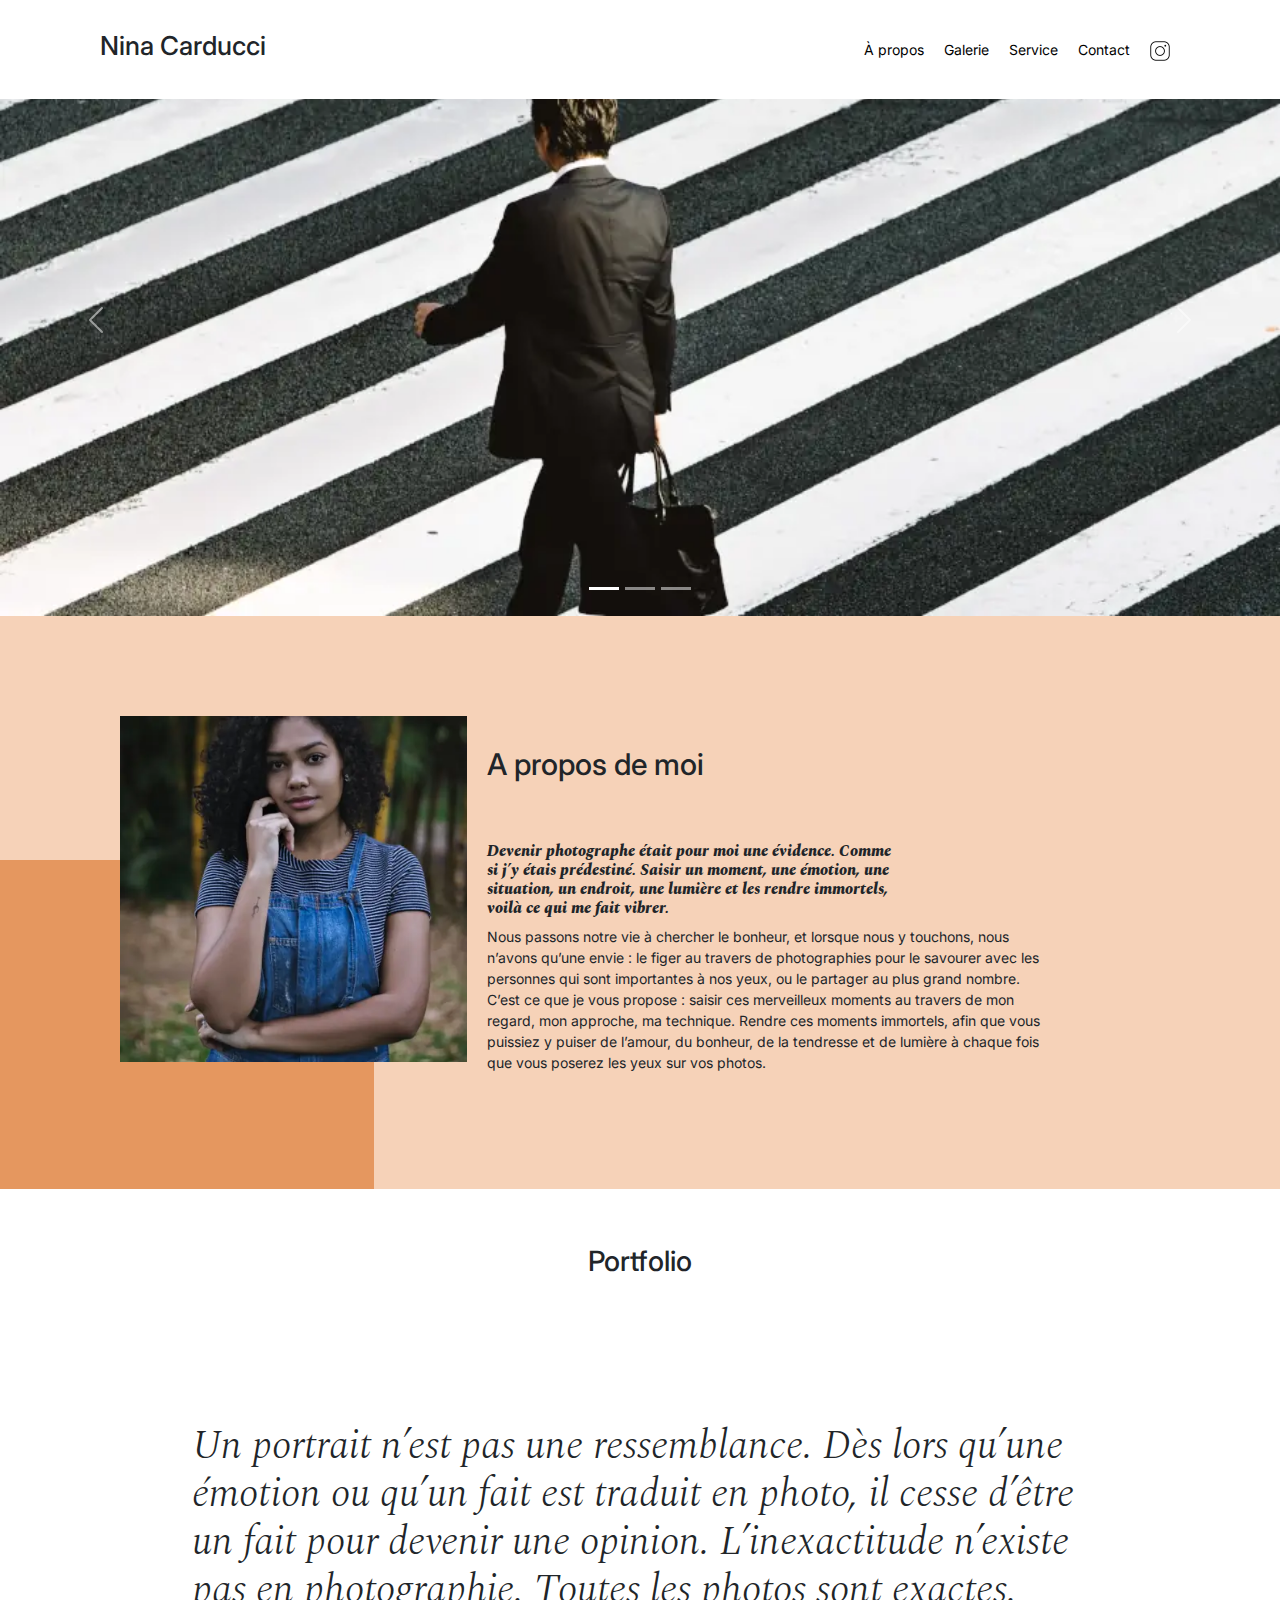
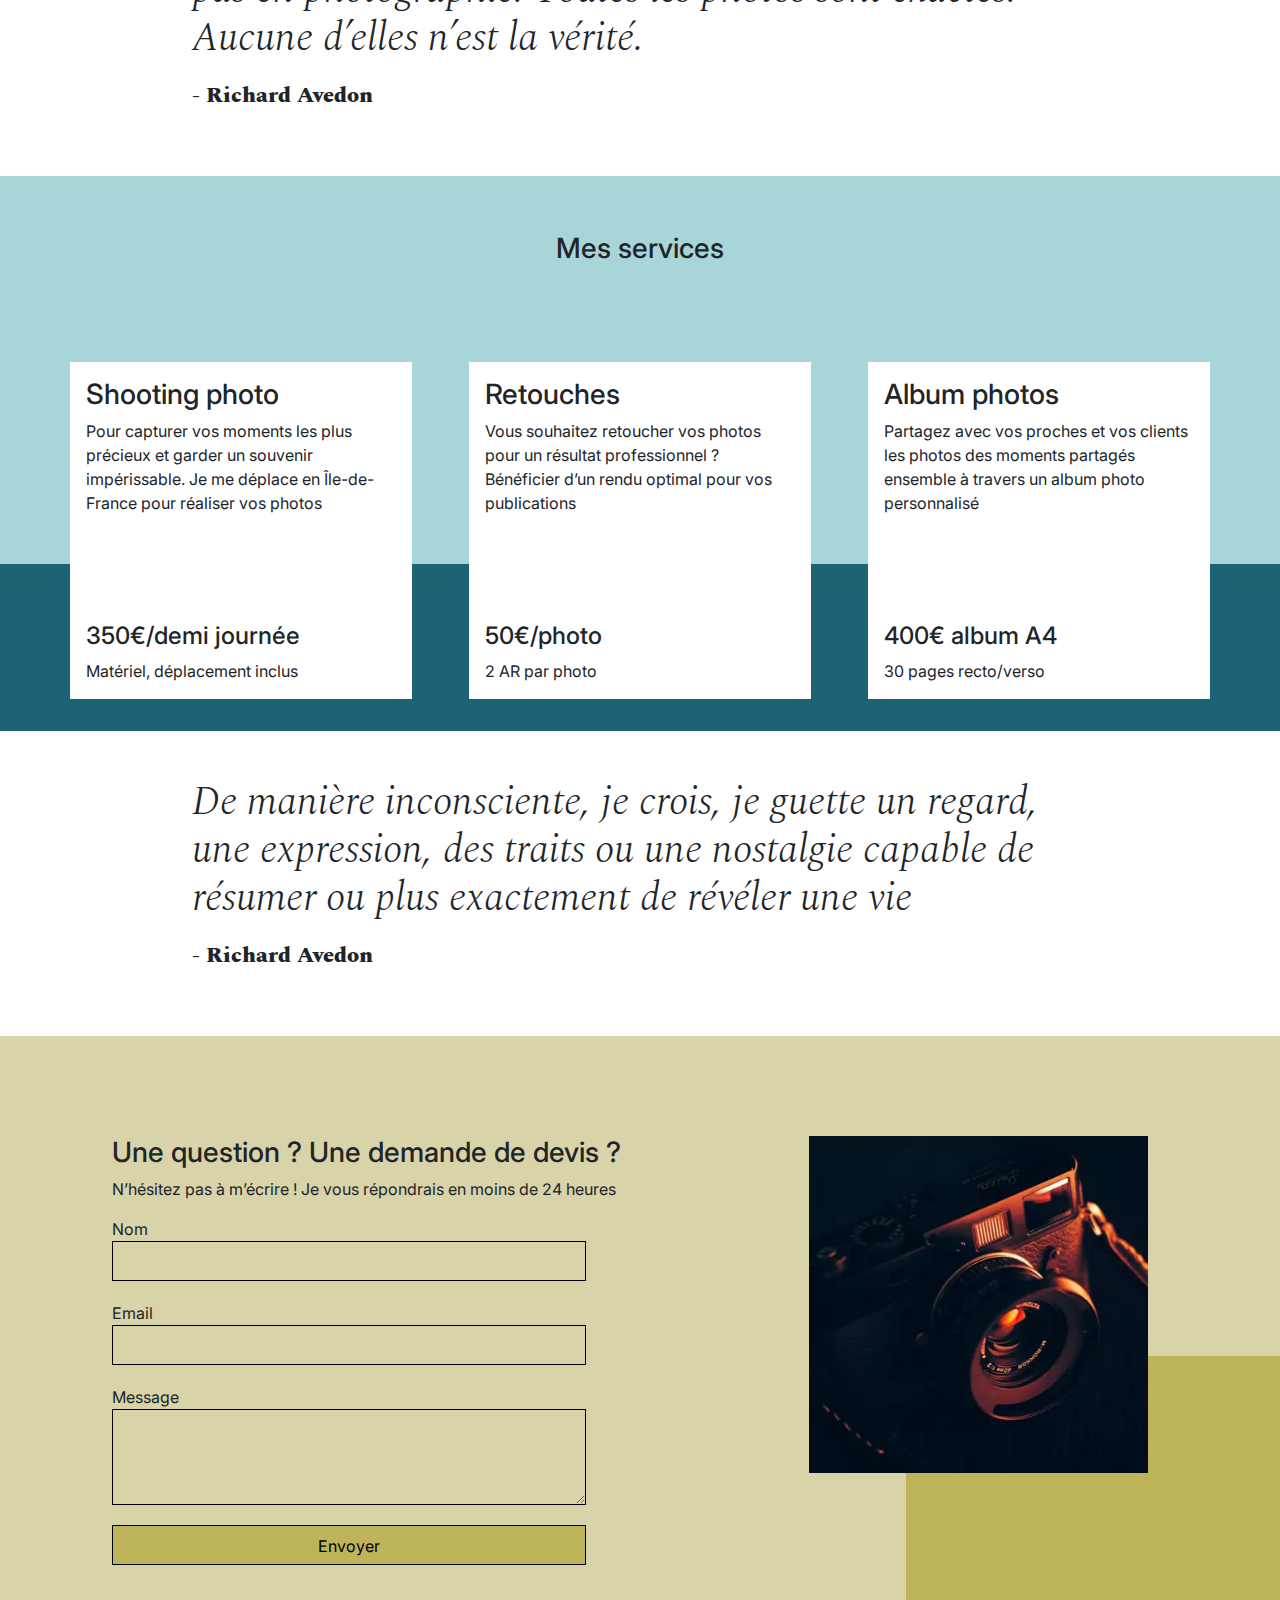
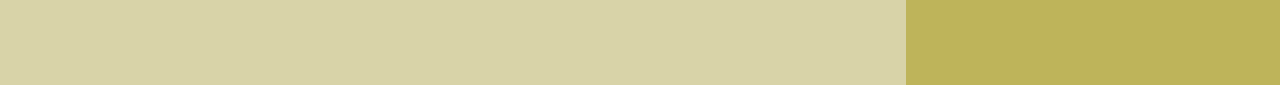
==== index.html @ 98fe6237 "dernière version jquery + ajout des card twitter et OG + ajout rel cononical" ====
<!DOCTYPE html>
<html lang="fr">
    <head>
        <meta charset="UTF-8">
        <meta name="viewport" content="width=device-width, initial-scale=1.0">
        <!-- Stylesheets & Fonts -->
        <link rel="stylesheet" href="https://cdn.jsdelivr.net/npm/bootstrap@5.3.3/dist/css/bootstrap.min.css"  integrity="sha384-QWTKZyjpPEjISv5WaRU9OFeRpok6YctnYmDr5pNlyT2bRjXh0JMhjY6hW+ALEwIH" crossorigin="anonymous">
        <link rel="stylesheet" href="./assets/style.css">	
        <link rel="stylesheet" href="https://fonts.googleapis.com/css2?family=Inter&family=Spectral:ital,wght@0,400;1,300;1,400;1,800&display=swap" >
        <link rel="preconnect" href="https://fonts.googleapis.com">
        <link rel="preconnect" href="https://fonts.gstatic.com" crossorigin>
        <!-- Twitter meta tags  -->
        <meta name=”twitter:card” content="summary_large_image">
        <meta name=”twitter:site” content="@nina Carducci">
        <meta name=”twitter:creator” content="@nina Carducci">
        <meta name="twitter:url" content="/ https://yanis81.github.io/Projet-n5_OC/">
        <meta name=”twitter:title” content="Nina Carducci - Photographe basée à Bordeaux">
        <meta name=”twitter:description” content="Capturer les moments les plus précieux de votre vie avec créativité et passion. Photographe professionnelle basée à Bordeaux, spécialisée dans les portraits, les mariages et les événements. Des images authentiques et intemporelles qui racontent votre histoire. Réservez votre séance photo dès maintenant !">>
        <meta name=”twitter:image” content="https://github.com/yanis81/Projet-n5_OC/blob/main/assets/images/slider/enjoy_concert.webp">
        <meta name="twitter:image:alt" content="Plan large de jeunes gens s'amusant à un concert.">
        <!-- Open Graph (FB) meta tags -->
        <meta property="og:title" content="Nina Carducci, photographe professionnelle à Bordeaux">
        <meta property="og:site_name" content="Nina Carducci - Photographe basée à Bordeaux">
        <meta property="og:author" content="Nina Carducci">
        <meta property="og:type" content="website">
        <meta property="og:description" content="Capturer les moments les plus précieux de votre vie avec créativité et passion. Photographe professionnelle basée à Bordeaux, spécialisée dans les portraits, les mariages et les événements. Des images authentiques et intemporelles qui racontent votre histoire. Réservez votre séance photo dès maintenant !">
        <meta property="og:image" content="https://github.com/yanis81/Projet-n5_OC/blob/main/assets/images/slider/enjoy_concert.webp">
        <meta property="og:image:alt" content="Plan large de jeunes gens s'amusant à un concert.">
        <meta property="og:url" content=" https://yanis81.github.io/Projet-n5_OC/">

        <title>Nina Carducci - Photographe basée à Bordeaux</title>
        <meta name="description" content="Capturer les moments les plus précieux de votre vie avec créativité et passion. Photographe professionnelle basée à Bordeaux, spécialisée dans les portraits, les mariages et les événements. Des images authentiques et intemporelles qui racontent votre histoire. Réservez votre séance photo dès maintenant !">
        <link rel="canonical" href=" https://yanis81.github.io/Projet-n5_OC/">
    </head>
    <body>
        <header>
            <div class="top-header">
                <h1 class="name">Nina Carducci</h1>
                <nav>
                    <div class="navigation">   
                        <ul>
                            <li><a href="#about">À propos</a></li>
                            <li><a href="#gallery">Galerie</a></li>
                            <li><a href="#services">Service</a></li>
                            <li><a href="#contact">Contact</a></li>
                            <li><a class="social-link" href="https://www.instagram.com/ninacarducci.photo/?hl=fr" target="_blank"><img src="assets/images/instagram.webp" alt="Logo du reseaux social Instagram"></a></li>
                        </ul>
                    </div>
                </nav>
            </div>
        </header>
        <main>
            <div id="header">
        
                <div id="carouselExampleIndicators" class="carousel slide" data-bs-ride="carousel">
                    <div class="carousel-indicators">
                        <button type="button" data-bs-target="#carouselExampleIndicators" data-bs-slide-to="0" class="active" aria-current="true" aria-label="Slide 1"></button>
                        <button type="button" data-bs-target="#carouselExampleIndicators" data-bs-slide-to="1" aria-label="Slide 2"></button>
                        <button type="button" data-bs-target="#carouselExampleIndicators" data-bs-slide-to="2" aria-label="Slide 3"></button>
                    </div>
                    <div class="carousel-inner">
                        <div class="carousel-item active">
                            <img src="./assets/images/slider/walk_in_city.webp" class="d-block w-100" alt="Homme en costard qui marche">
                        </div>
                        <div class="carousel-item">
                            <img src="./assets/images/slider/enjoy_concert.webp" class="d-block w-100" alt="Deux hommes qui danse en Concert" loading="lazy">
                        </div>
                        <div class="carousel-item">
                            <img src="./assets/images/slider/les_amoureux.webp" class="d-block w-100" alt="Des maries qui s'embrasses" loading="lazy">
                        </div>
                    </div>
                    <button class="carousel-control-prev" type="button" data-bs-target="#carouselExampleIndicators" data-bs-slide="prev">
                        <span class="carousel-control-prev-icon" aria-hidden="true"></span>
                        <span class="visually-hidden">Previous</span>
                    </button>
                    <button class="carousel-control-next" type="button" data-bs-target="#carouselExampleIndicators" data-bs-slide="next">
                        <span class="carousel-control-next-icon" aria-hidden="true"></span>
                        <span class="visually-hidden">Next</span>
                    </button>
                </div>
            </div>
            <div id="about">
                <div class="picture left">
                    <img src="./assets/images/nina.webp" alt="Photo portrait de Nina">
                </div>
                <div id="about-me">
                    <h2 class="about-me__title">A propos de moi</h2>
                    <h3 class="about-me__introduction">Devenir photographe était pour moi une évidence. Comme si j’y étais prédestiné. Saisir un moment, une émotion, une situation, un endroit, une lumière et les rendre immortels, voilà ce qui me fait vibrer.</h3>
                    <p>Nous passons notre vie à chercher le bonheur, et lorsque nous y touchons, nous n’avons qu’une envie : le figer au travers de photographies pour le savourer avec les personnes qui sont importantes à nos yeux, ou le partager au plus grand nombre.
                        C’est ce que je vous propose : saisir ces merveilleux moments au travers de mon regard, mon approche, ma technique. Rendre ces moments immortels, afin que vous puissiez y puiser de l’amour, du bonheur, de la tendresse et de lumière à chaque fois que vous poserez les yeux sur vos photos.</p>
                </div>
            </div>
            <div id="gallery">
                <h2 class="title">Portfolio</h2>
                <div class="container py-3">
                    <div class="gallery" style="display: none">
                        <img data-gallery-tag="Concert" class="gallery-item" src="./assets/images/gallery/concerts/foule_de_concert.webp" alt="Foule de Concert" loading="lazy">
                        <img data-gallery-tag="Entreprises" class="gallery-item" src="./assets/images/gallery/entreprise/homme_costard.webp" alt="Portrait d'un Homme bien habiller" loading="lazy">
                        <img data-gallery-tag="Entreprises" class="gallery-item" src="./assets/images/gallery/entreprise/enjoy_in_work.webp" alt="Portrait d'un femme au travaille" loading="lazy">
                        <img data-gallery-tag="Mariages" class="gallery-item" src="./assets/images/gallery/mariage/main_des_maries.webp" alt="Deux paires de mains qui s'attrapes" loading="lazy">
                        <img data-gallery-tag="Portrait" class="gallery-item" src="./assets/images/gallery/portraits/portrait_dans_le_desert.webp" alt="Portrait d'un homme" loading="lazy">
                        <img data-gallery-tag="Mariages" class="gallery-item" src="./assets/images/gallery/mariage/photo_de_mariage.webp" alt="Photo de mariage" loading="lazy">
                        <img data-gallery-tag="Portrait" class="gallery-item" src="./assets/images/gallery/portraits/portrait_femme.webp" alt="Portrait d'une femme avec un grillage devant" loading="lazy">
                        <img data-gallery-tag="Concert" class="gallery-item" src="./assets/images/gallery/concerts/chanteur.webp" alt="Chanteur en prestation" loading="lazy">
                        <img data-gallery-tag="Entreprises" class="gallery-item" src="./assets/images/gallery/entreprise/enjoy.webp" alt="Femme qui rigole au travaille" loading="lazy">
                    </div>
                </div>
                <div class="quote">
                    <figure>
                        <blockquote>
                            <h3 class="quote__text">Un portrait n’est pas une ressemblance. Dès lors qu’une émotion ou qu’un fait est traduit en photo, il cesse d’être un fait pour devenir une opinion. L’inexactitude n’existe pas en photographie. Toutes les photos sont exactes. Aucune d’elles n’est la vérité.</h3>
                        </blockquote>
                        <figcaption class="quote__author">- Richard Avedon</figcaption>
                    </figure>
                </div>
            </d iv>
            <div id="services">
                <h2 class="title">Mes services</h2>
                <div class="container">
                    <div class="service">
                        <div class="service__description">
                            <h3>Shooting photo</h3>
                            <p>Pour capturer vos moments les plus précieux et garder un souvenir impérissable. Je me déplace en Île-de-France pour réaliser vos photos</p>
                        </div>
                        <div class="service__price">
                            <h4>350€/demi journée</h4>
                            <span>Matériel, déplacement inclus</span>
                        </div>
                    </div>
                    <div class="service">
                        <div class="service__description">
                            <h3>Retouches</h3>
                            <p>Vous souhaitez retoucher vos photos pour un résultat professionnel ? Bénéficier d’un rendu optimal pour vos publications</p>
                        </div>
                        <div class="service__price">
                            <h4>50€/photo</h4>
                            <span>2 AR par photo</span>
                        </div>
                    </div>
                    <div class="service">
                        <div class="service__description">
                            <h3>Album photos</h3>
                            <p>Partagez avec vos proches et vos clients les photos des moments partagés ensemble à travers un album photo personnalisé</p>
                        </div>
                        <div class="service__price">
                            <h4>400€ album A4</h4>
                            <span>30 pages recto/verso</span>
                        </div>
                    </div>
                </div>
            </div>
            <div class="quote">
                <figure>
                    <blockquote>
                        <h3 class="quote__text">De manière inconsciente, je crois, je guette un regard, une expression, des traits ou une nostalgie capable de résumer ou plus exactement de révéler une vie</h3>
                    </blockquote>
                    <figcaption class="quote__author">- Richard Avedon</figcaption>
                </figure>
            </div>
        </main>
        <footer>
            <div id="contact">
                <div class="container">
                    <div class="form-container">
                        <h3>Une question ? Une demande de devis ?</h3>
                        <p> N’hésitez pas à m’écrire ! Je vous répondrais en moins de 24 heures</p>
                        <form action="" method="post">
                            <label for="nom">Nom</label>
                            <input type="text" name="nom" id="nom">
                            <label for="email">Email</label>
                            <input type="email" name="email" id="email">
                            <label for="msg">Message</label>
                            <textarea name="message" id="msg" cols="30" rows="10"></textarea>
                            <input type="submit" value="Envoyer"/>
                        </form>
                    </div>
                    <div class="picture right">
                        <img src="./assets/images/camera.webp" alt="Photo d'un appareil photo" loading="lazy">
                    </div>
                </div>
            </div>
        </footer>
        <!-- Script -->
        <script src="https://cdn.jsdelivr.net/npm/bootstrap@5.3.3/dist/js/bootstrap.bundle.min.js" integrity="sha384-YvpcrYf0tY3lHB60NNkmXc5s9fDVZLESaAA55NDzOxhy9GkcIdslK1eN7N6jIeHz" crossorigin="anonymous"></script>
        <script src="https://code.jquery.com/jquery-3.7.1.min.js" integrity="sha256-/JqT3SQfawRcv/BIHPThkBvs0OEvtFFmqPF/lYI/Cxo=" crossorigin="anonymous"></script>
        <script src="./assets/maugallery.js"></script>
        <script src="./assets/scripts.js"></script>
        <script type="application/ld+json">
            {
                "@context": "http://schema.org",
                "@type": ["LocalBusiness", "Service"],
                "name": "Nina Carducci",
                "description": "Nina Carducci, photographe professionnelle à Bordeaux",
                "image": "https://github.com/yanis81/Projet-n5_OC/blob/main/assets/images/slider/enjoy_concert.webp",
                "url": " https://yanis81.github.io/Projet-n5_OC/",
                "telephone": "0556677889",
                "address": {
                    "@type": "PostalAddress",
                    "streetAddress": "68 avenue Alsace-Lorraine",
                    "addressLocality": "Bordeaux",
                    "addressRegion": "Nouvelle-Aquitaine",
                    "postalCode": "33200",
                    "addressCountry": "FR"
                    },
                "geo": {
                    "@type": "GeoCoordinates",
                    "latitude": "44.8466732",
                    "longitude": "-0.6065805"
                },
                "openingHoursSpecification": {
                    "@type": "OpeningHoursSpecification",
                    "dayOfWeek": [
                        "lundi",
                        "mardi",
                        "mercredi",
                        "jeudi",
                        "vendredi"
                    ],
                    "opens": "10:00",
                    "closes": "19:00"
                },
                "priceRange" : "50€ - 400€"
            }
            </script>
    </body>
</html>
---- assets/style.css ----
body {
	max-width: 1920px;
	margin: auto;
}
* {
	font-family: 'Inter';
	font-style: normal;
}
.top-header {
	background-color: white;
	position: fixed;
	top:0;
	z-index: 1000;
	width: 100%;
	display: flex;
	justify-content: space-between;
	padding-inline: 100px;
	padding-block: 30px;
	align-items: center;
}

.top-header .name {
	font-size: 26px;
}

.navigation ul {
	display: flex;
	list-style-type: none;
	font-size: 14px;
	margin-bottom: 0;
}

.navigation li {
	padding-inline: 10px;
}

.navigation a {
	text-decoration: none;
	color: #000
}

.social-link img {
	width: 20px;
}

#about {
	display: flex;
	background-color: #F6D2B8;
	padding-inline: 100px;
	padding-block: 100px;
	position: relative;
}

.picture.left::before {
	content: ' ';
	background-color: #E5975F;
	width: 374px;
	height: 329px;
	position: absolute;
	bottom: 0;
	left: 0;
	z-index: -1;
}

.picture {
	flex: 1;
	margin: 0 20px;
	z-index: 0;
}

.picture img {
	width: 100%;
}
#about-me {
	flex: 2
}
.about-me__title {
	margin-top: 1em;
	margin-bottom: 60px;
	font-size: 30px;
}
.about-me__introduction {
	font-size: 16px;
	font-family: 'Spectral';
	font-weight: 800;
	font-style: italic;
	width: 60%;
}
#about-me p {
	width: 80%;
	font-size: 14px;
}

.title{
	text-align: center;
	padding-block: 2em;
	font-size: 28px;
}
.gallery .nav {
	justify-content: center;
}
.nav-pills .nav-link.active-tag, .nav-pills .show > .nav-link {
	color: #fff;
	background-color: #7B7439;
	border-radius:0 ;
}
.nav-pills .nav-link {
	color: #000
}
.item-column {
	position: relative;
	margin-bottom: 0 !important;
	padding: 0;
}
.item-column::after{
	content: "";
	display: block;
	padding-bottom: 100%;

}
.gallery-item {
	position: absolute;
	width: 100%;
	height: 100%;
	object-fit: cover;
	padding: .5em;
}
.mg-prev, .mg-next {
	width: 30px;
	height: 30px;
	border-radius: 00%;
	justify-content: center;
	align-items: center;
	display: flex;
	font-size: 24px;
}

.quote {
	font-family: 'Spectral';
	font-style: italic;
	width: 70%;
	margin: auto;
	padding-block: 3em;
}
.quote__text {
	font-family: Spectral;
	font-style: italic;
	font-weight: 300;
	font-size: 40px;

}
.quote__author {
	font-family: Spectral;
	font-weight: 800;
	font-size: 22px;
}

#services {
	margin: auto;
	background-color: #A8D5D8 ;
	position: relative;
}
#services .container::before{
	content: ' ';
	background-color: #1C6474;
	position: absolute;
	width: 100%;
	height: 30%;
	bottom: 0;
	left: 0;
	z-index: 0;
}

#services .container {
	justify-content: space-between;
	display: flex;
	padding : 2em 0;

}

.service {
	background-color: white;
	max-width: 390px;
	width: 30%;
	height: 337px;
	padding: 1em;
	display: flex;
	flex-direction: column;
	justify-content: space-between;
	z-index: 1;
}

#contact {
	margin: auto;
	background-color: #D8D3A8 ;
	position: relative;
	padding-inline: 100px;
	padding-block: 100px;
}

#contact .container {
	display: flex;
}
.picture.right::before {
	content: ' ';
	background-color: #BEB45A;
	width: 374px;
	height: 329px;
	position: absolute;
	bottom: 0;
	right: 0;
	z-index: -1;
}
.form-container {
	flex : 2;

}
form {
	display: flex;
	flex-direction: column;
	width: 70%;
	align-items: flex-start;
}

form input {
	width: 100%;
	background-color: transparent;
	border: solid 1px;
	height: 2.5em;
	margin-bottom: 20px;
}

form textarea {
	width: 100%;
	background-color: transparent;
	border: solid 1px;
	height: 5em;
	line-height: 2.5em;
	font-size: 1.2em;
	margin-bottom: 20px;
}
input[type="submit"] {
	background-color: #BEB45A;
	padding: .5em 1em
}

@media all and (max-width: 1180px) {
	.picture {
		flex : 2;
	}
	#about, #contact .container {
		align-items: center;
	}
	.about-me__title {
		margin-top: 0;
		margin-bottom: 1em;
	}
	#about-me h3, #about-me p {
		width: 100%;
	}
}

@media all and (max-width: 1000px) {
	#about{
		flex-direction: column;

	}
	.picture {
		width: 50%;
	}
	.picture.left::before {
		width: 100%;
		height: 30%;
		position: absolute;
		bottom: auto;
		top: 0;
		left: 0;
		z-index: -1;
	}
	.about-me__title{
		text-align: center;
		margin-top: 1em;
	}
	#services .container {
		flex-direction: column;
	}
	.service {
		width: 100%;
		max-width: 100%;
		height: auto;
		margin: 2em 0
	}
	.service__description{
		margin-bottom: 1em;
	}

	#services .container::before{
		width: 30%;
		height: 100%;
		bottom: 0;
		right: 0;
		left: auto;
		z-index: 0;
	}

	#contact .container {
		flex-direction: column;
	}
	#contact .picture.right {
		margin-top: 1em;
	}
	.picture.right::before {
		width: 100%;
		height: 30%;
		position: absolute;
		bottom: 0;
		right: 0;
		z-index: -1;
	}
}

@media all and (max-width: 650px) {
	.top-header {
		flex-direction: column;
		padding-inline: 0;
	}
	.top-header .navigation, .top-header .navigation ul {
		width: 100%;
		padding: 0 0 0 0;
	}
	.top-header .navigation li {
		flex: 1;
		padding-block: 1em;
		text-align: center;
	}
	.picture.left::before, .picture.right::before {
		height: 150px;
	}
	#services .container {
		align-items: center;
	}
	.service {
		max-width: 90%;
	}
	#about, #contact {
		padding-inline: 2em;
		padding-block: 2em;
	}
	form {
		width: 100%;
	}
	.picture {
		width: 80%;
	}
}
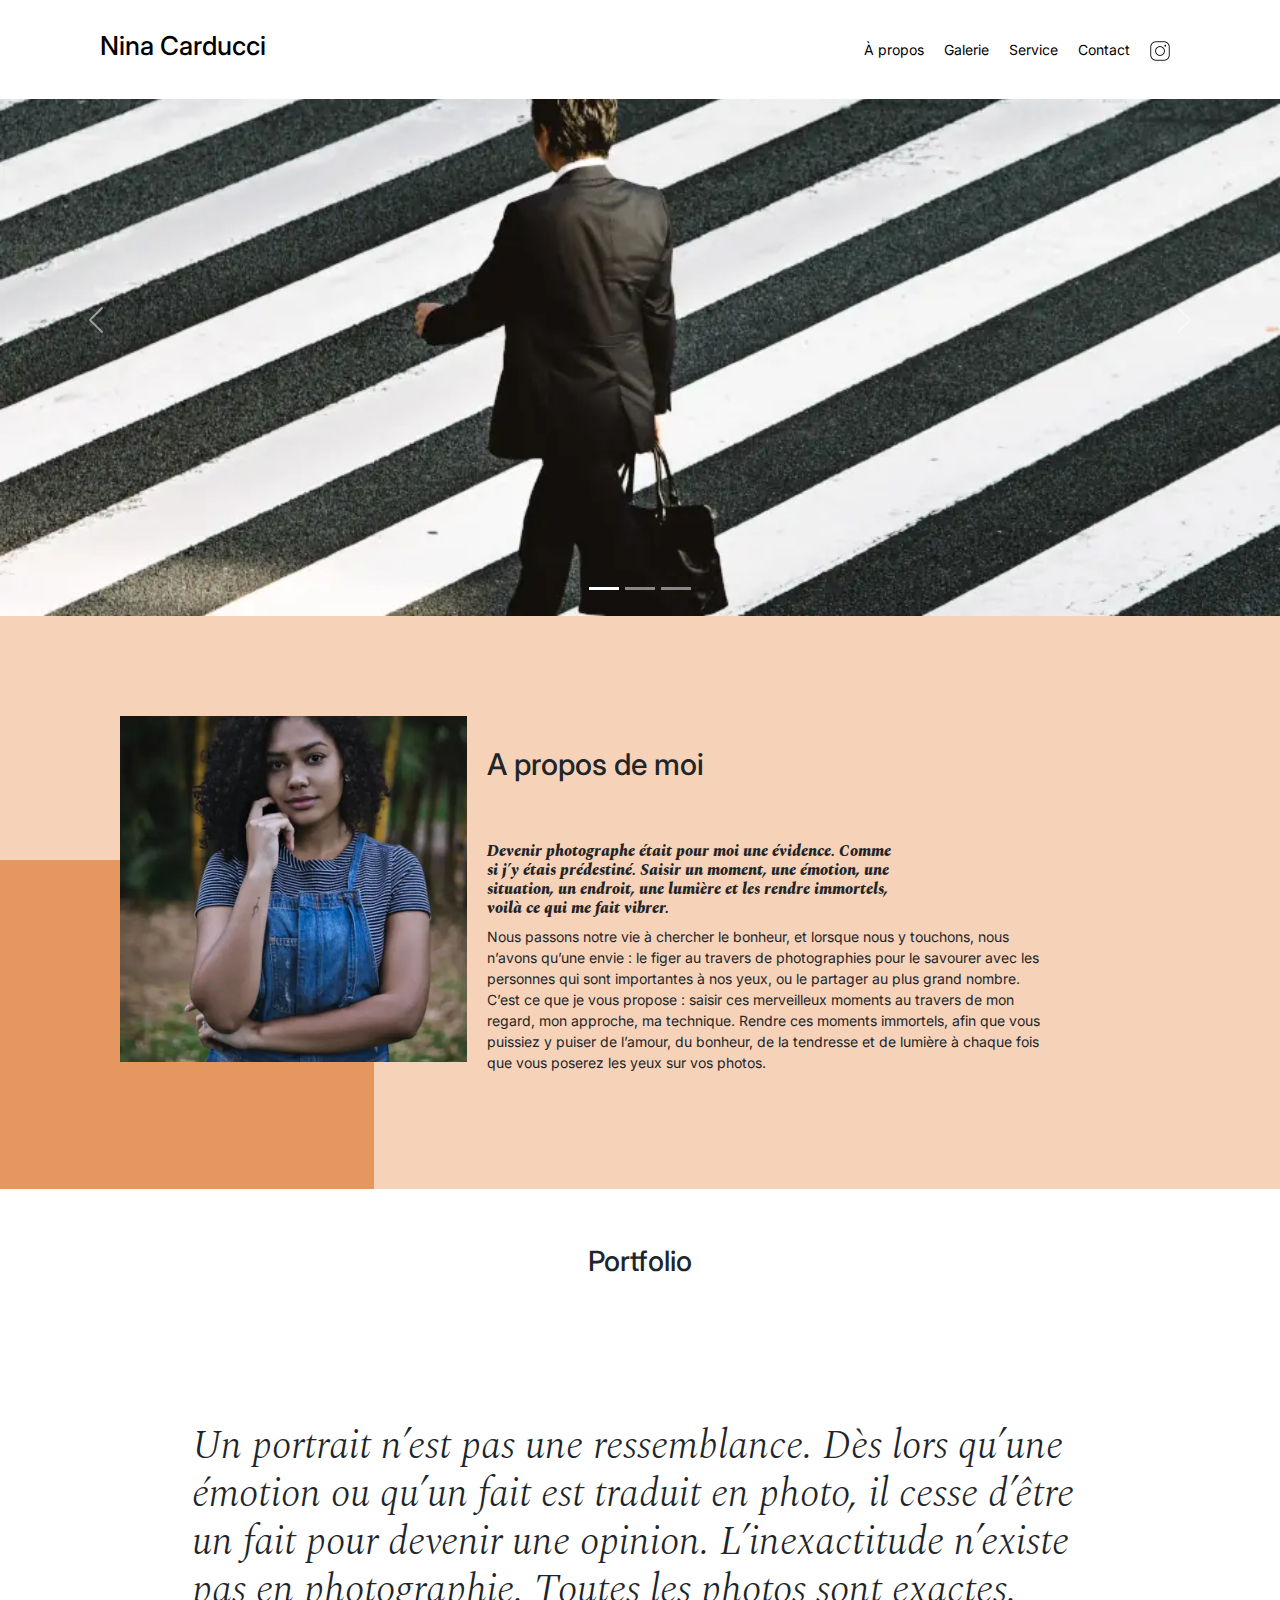
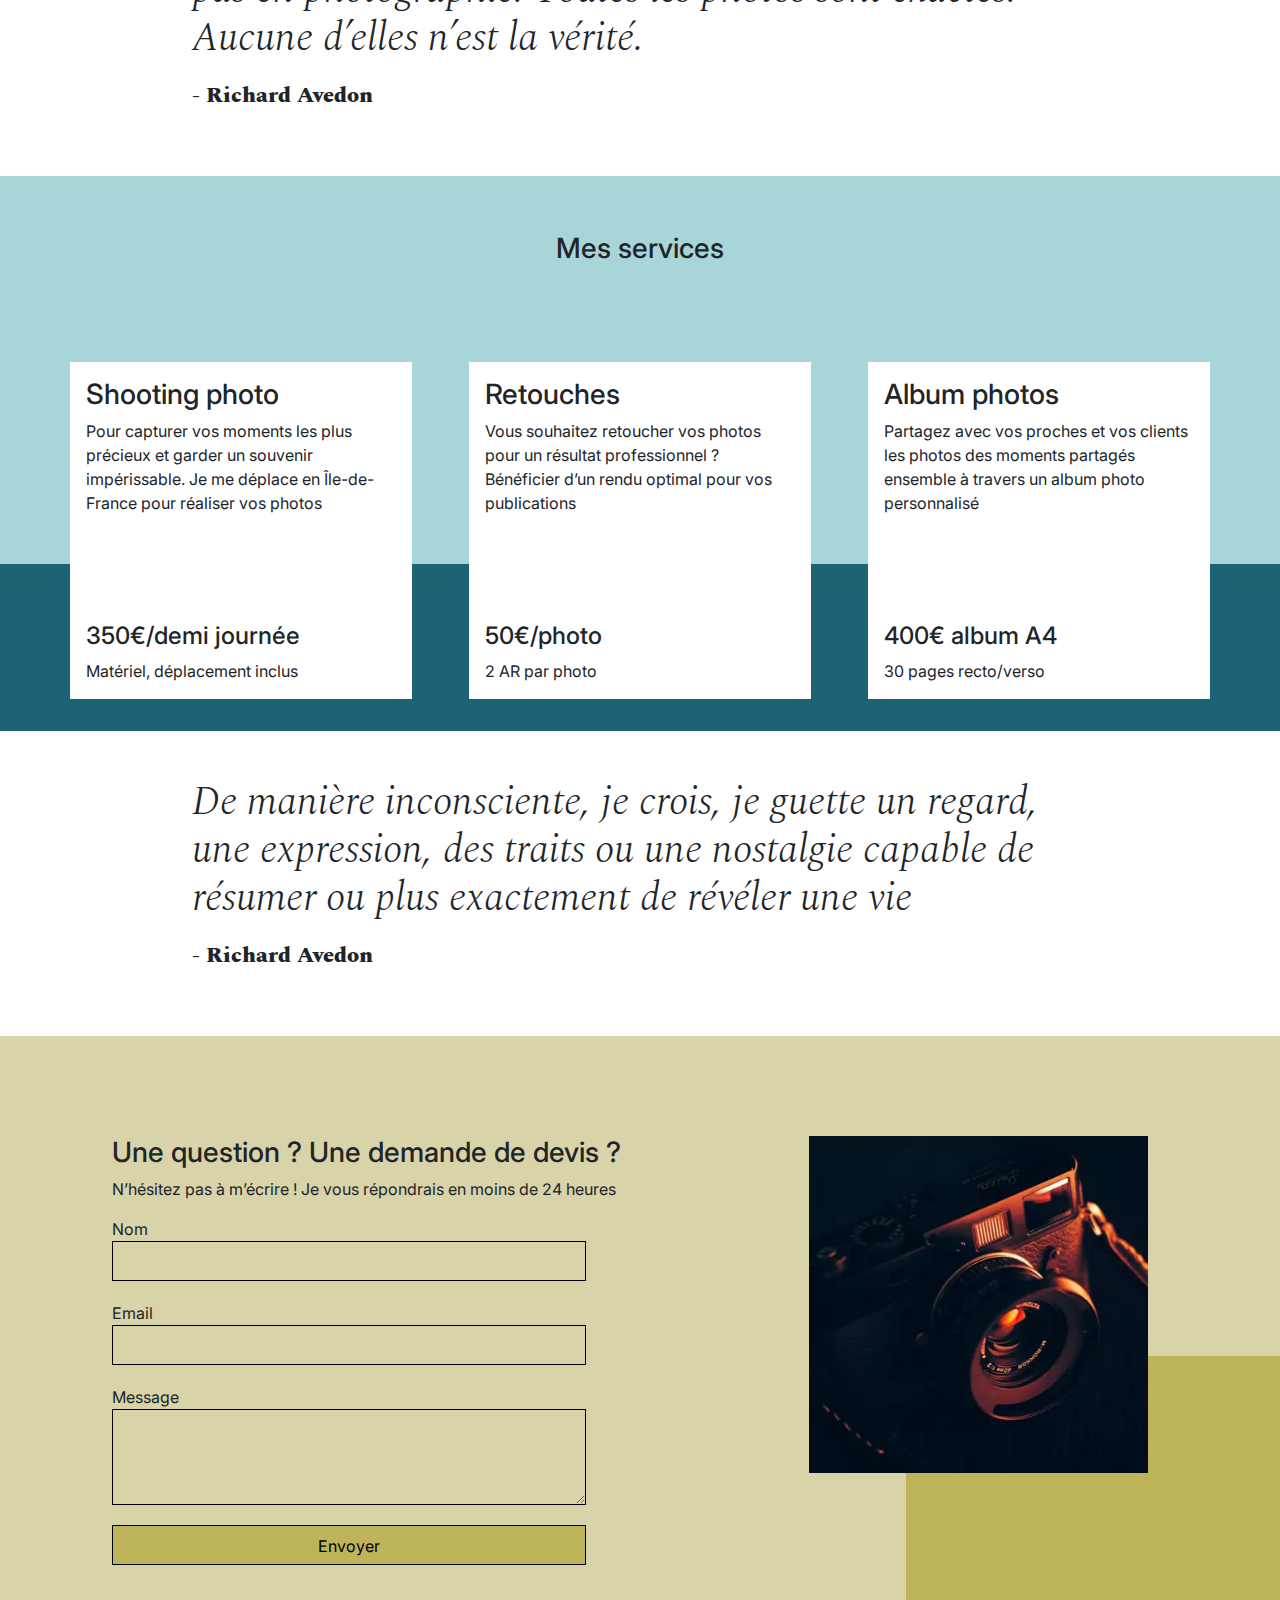
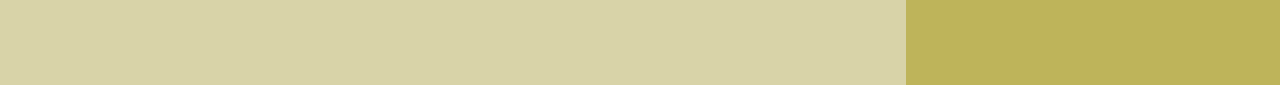
==== commit dcd41d38: "ajout d'un lien sut le title" ====
--- a/index.html
+++ b/index.html
@@ -2,10 +2,11 @@
 <html lang="fr">
     <head>
         <meta charset="UTF-8">
+        <meta name="description" content="Nina Carducci, votre photographe à Bordeaux: portrait, mariage, naissance, grossesse. Explorez mon portfolio et plongez dans la magie de la photographie.">
         <meta name="viewport" content="width=device-width, initial-scale=1.0">
         <!-- Stylesheets & Fonts -->
         <link rel="stylesheet" href="https://cdn.jsdelivr.net/npm/bootstrap@5.3.3/dist/css/bootstrap.min.css"  integrity="sha384-QWTKZyjpPEjISv5WaRU9OFeRpok6YctnYmDr5pNlyT2bRjXh0JMhjY6hW+ALEwIH" crossorigin="anonymous">
-        <link rel="stylesheet" href="./assets/style.css">	
+        <link rel="stylesheet" href="./assets/style.min.css">	
         <link rel="stylesheet" href="https://fonts.googleapis.com/css2?family=Inter&family=Spectral:ital,wght@0,400;1,300;1,400;1,800&display=swap" >
         <link rel="preconnect" href="https://fonts.googleapis.com">
         <link rel="preconnect" href="https://fonts.gstatic.com" crossorigin>
@@ -29,24 +30,26 @@
         <meta property="og:url" content=" https://yanis81.github.io/Projet-n5_OC/">
 
         <title>Nina Carducci - Photographe basée à Bordeaux</title>
-        <meta name="description" content="Capturer les moments les plus précieux de votre vie avec créativité et passion. Photographe professionnelle basée à Bordeaux, spécialisée dans les portraits, les mariages et les événements. Des images authentiques et intemporelles qui racontent votre histoire. Réservez votre séance photo dès maintenant !">
+        
         <link rel="canonical" href=" https://yanis81.github.io/Projet-n5_OC/">
     </head>
     <body>
         <header>
-            <div class="top-header">
-                <h1 class="name">Nina Carducci</h1>
-                <nav>
-                    <div class="navigation">   
-                        <ul>
-                            <li><a href="#about">À propos</a></li>
-                            <li><a href="#gallery">Galerie</a></li>
-                            <li><a href="#services">Service</a></li>
-                            <li><a href="#contact">Contact</a></li>
-                            <li><a class="social-link" href="https://www.instagram.com/ninacarducci.photo/?hl=fr" target="_blank"><img src="assets/images/instagram.webp" alt="Logo du reseaux social Instagram"></a></li>
-                        </ul>
-                    </div>
-                </nav>
+            <div id="home">
+                <div class="top-header">
+                    <h1 class="name"><a href="#home">Nina Carducci</a></h1>
+                    <nav>
+                        <div class="navigation">   
+                            <ul>
+                                <li><a href="#about">À propos</a></li>
+                                <li><a href="#gallery">Galerie</a></li>
+                                <li><a href="#services">Service</a></li>
+                                <li><a href="#contact">Contact</a></li>
+                                <li><a class="social-link" href="https://www.instagram.com/ninacarducci.photo/?hl=fr" target="_blank"><img src="assets/images/instagram.webp" alt="Logo du reseaux social Instagram"></a></li>
+                            </ul>
+                        </div>
+                    </nav>
+                </div>
             </div>
         </header>
         <main>
@@ -183,8 +186,8 @@
         <!-- Script -->
         <script src="https://cdn.jsdelivr.net/npm/bootstrap@5.3.3/dist/js/bootstrap.bundle.min.js" integrity="sha384-YvpcrYf0tY3lHB60NNkmXc5s9fDVZLESaAA55NDzOxhy9GkcIdslK1eN7N6jIeHz" crossorigin="anonymous"></script>
         <script src="https://code.jquery.com/jquery-3.7.1.min.js" integrity="sha256-/JqT3SQfawRcv/BIHPThkBvs0OEvtFFmqPF/lYI/Cxo=" crossorigin="anonymous"></script>
-        <script src="./assets/maugallery.js"></script>
-        <script src="./assets/scripts.js"></script>
+        <script src="./assets/maugallery.min.js"></script>
+        <script src="./assets/scripts.min.js"></script>
         <script type="application/ld+json">
             {
                 "@context": "http://schema.org",
--- a/assets/style.min.css
+++ b/assets/style.min.css
@@ -0,0 +1 @@
+.about-me__introduction,.quote,.quote__text{font-style:italic;font-family:Spectral}.quote,.quote__author,.quote__text{font-family:Spectral}.service,.top-header{background-color:#fff;display:flex}#about,#contact{padding-inline:100px;padding-block:100px}.picture.left::before,.picture.right::before{content:' ';width:374px;height:329px;bottom:0;z-index:-1}#about,#contact .container,.mg-next,.mg-prev,.navigation ul,.service,.top-header,form{display:flex}body{max-width:1920px;margin:auto}*{font-family:Inter;font-style:normal}#home a,.navigation a{text-decoration:none;color:#000}.top-header{position:fixed;top:0;z-index:1000;width:100%;justify-content:space-between;padding-inline:100px;padding-block:30px;align-items:center}#about,#contact,#services,.item-column{position:relative}.top-header .name{font-size:26px}.navigation ul{list-style-type:none;font-size:14px;margin-bottom:0}.navigation li{padding-inline:10px}.social-link img{width:20px}#about{background-color:#f6d2b8}.picture.left::before{background-color:#e5975f;position:absolute;left:0}.picture{flex:1;margin:0 20px;z-index:0}.picture img{width:100%}#about-me,.form-container{flex:2}.about-me__title{margin-top:1em;margin-bottom:60px;font-size:30px}.about-me__introduction{font-size:16px;font-weight:800;width:60%}#about-me p{width:80%;font-size:14px}.title{text-align:center;padding-block:2em;font-size:28px}.gallery .nav{justify-content:center}.nav-pills .nav-link.active-tag,.nav-pills .show>.nav-link{color:#fff;background-color:#7b7439;border-radius:0}.nav-pills .nav-link{color:#000;cursor:pointer}.item-column{margin-bottom:0!important;padding:0}.item-column::after{content:"";display:block;padding-bottom:100%}.gallery-item{position:absolute;width:100%;height:100%;object-fit:cover;padding:.5em}.mg-next,.mg-prev{width:30px;height:30px;border-radius:00%;justify-content:center;align-items:center;font-size:24px}form input,form textarea{width:100%;background-color:transparent;border:1px solid;margin-bottom:20px}.quote{width:70%;margin:auto;padding-block:3em}.quote__text{font-weight:300;font-size:40px}.quote__author{font-weight:800;font-size:22px}#services{margin:auto;background-color:#a8d5d8}#services .container::before{content:' ';background-color:#1c6474;position:absolute;width:100%;height:30%;bottom:0;left:0;z-index:0}#services .container{justify-content:space-between;display:flex;padding:2em 0}.service{max-width:390px;width:30%;height:337px;padding:1em;flex-direction:column;justify-content:space-between;z-index:1}#contact{margin:auto;background-color:#d8d3a8}.picture.right::before{background-color:#beb45a;position:absolute;right:0}form{flex-direction:column;width:70%;align-items:flex-start}form input{height:2.5em}form textarea{height:5em;line-height:2.5em;font-size:1.2em}input[type=submit]{background-color:#beb45a;padding:.5em 1em}@media all and (max-width:1180px){.picture{flex:2}#about,#contact .container{align-items:center}.about-me__title{margin-top:0;margin-bottom:1em}#about-me h3,#about-me p{width:100%}}@media all and (max-width:1000px){.picture.left::before,.picture.right::before{height:30%;position:absolute;z-index:-1;width:100%}#about,#contact .container,#services .container{flex-direction:column}.picture{width:50%}.picture.left::before{bottom:auto;top:0;left:0}.about-me__title{text-align:center;margin-top:1em}.service{width:100%;max-width:100%;height:auto;margin:2em 0}.service__description{margin-bottom:1em}#services .container::before{width:30%;height:100%;bottom:0;right:0;left:auto;z-index:0}#contact .picture.right{margin-top:1em}.picture.right::before{bottom:0;right:0}}@media all and (max-width:650px){.top-header{flex-direction:column;padding-inline:0}.top-header .navigation,.top-header .navigation ul{width:100%;padding:0}.top-header .navigation li{flex:1;padding-block:1em;text-align:center}.picture.left::before,.picture.right::before{height:150px}#services .container{align-items:center}.service{max-width:90%}#about,#contact{padding-inline:2em;padding-block:2em}form{width:100%}.picture{width:80%}}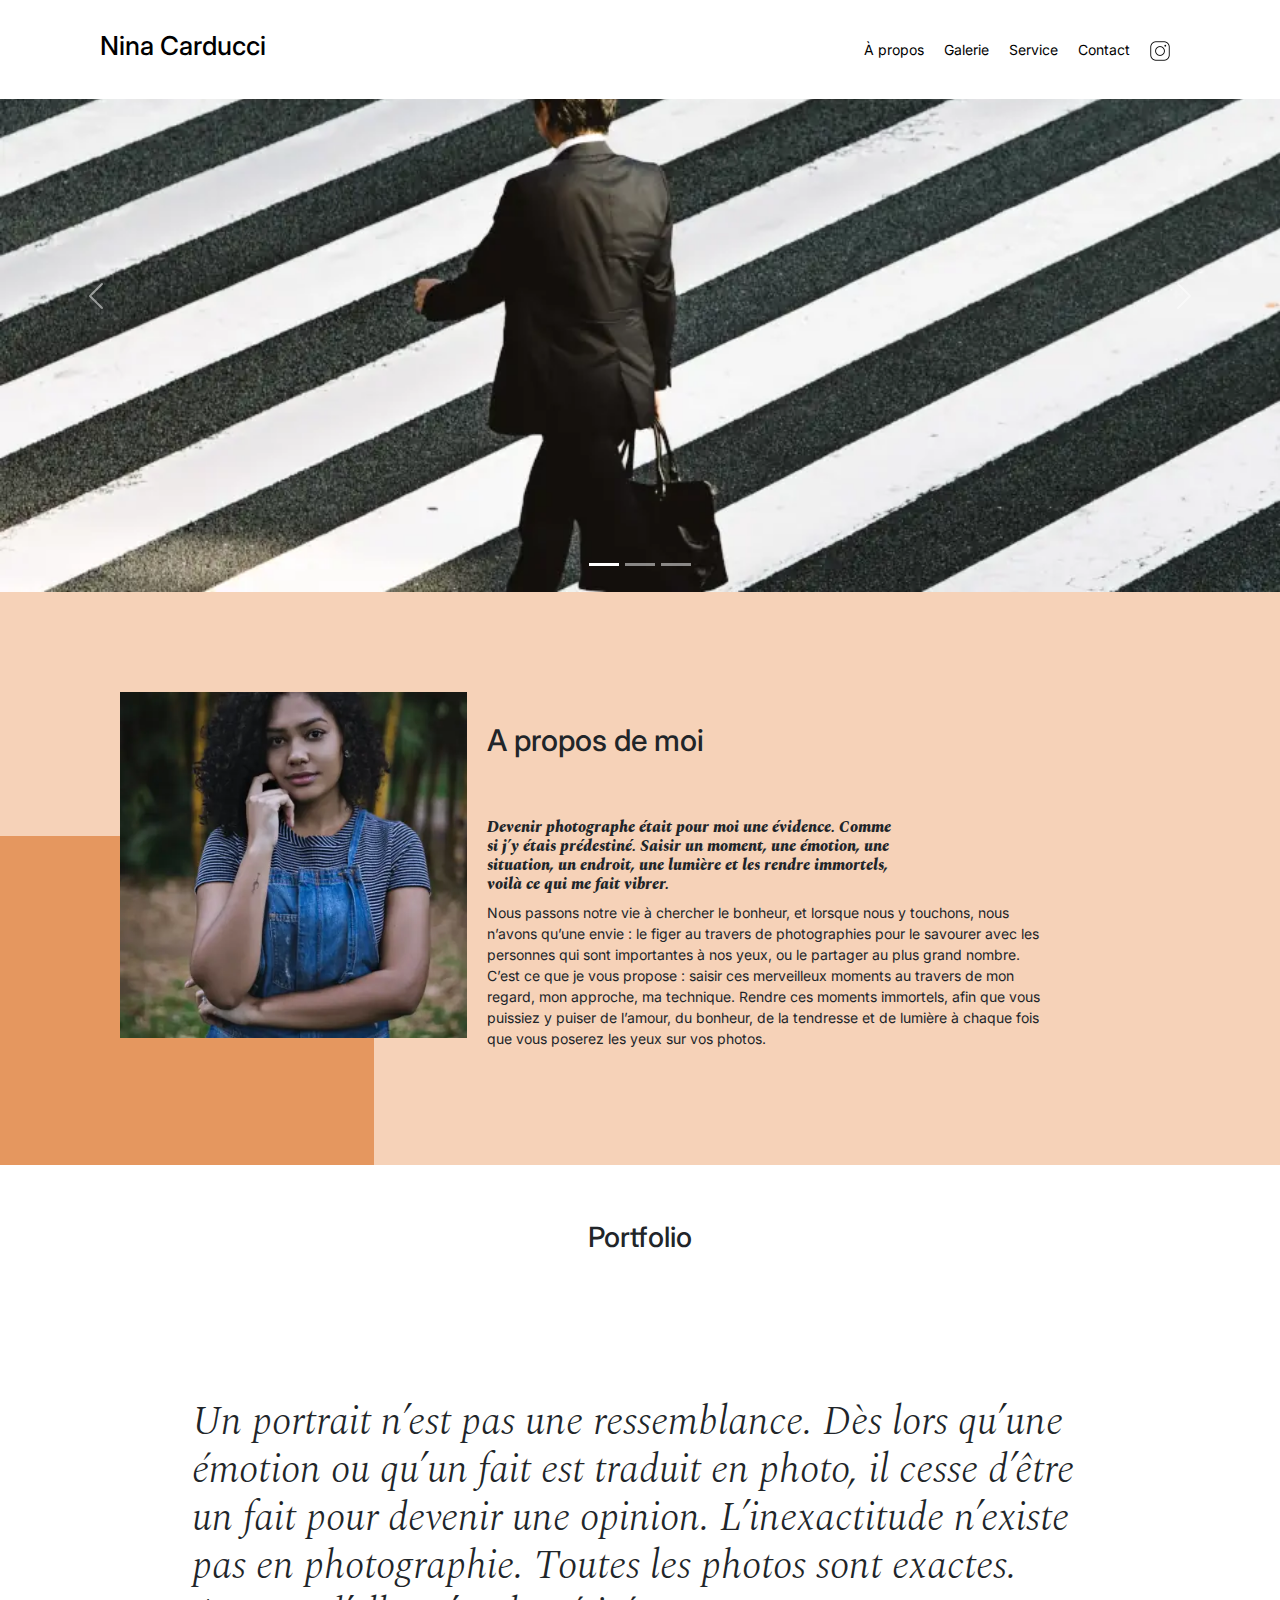
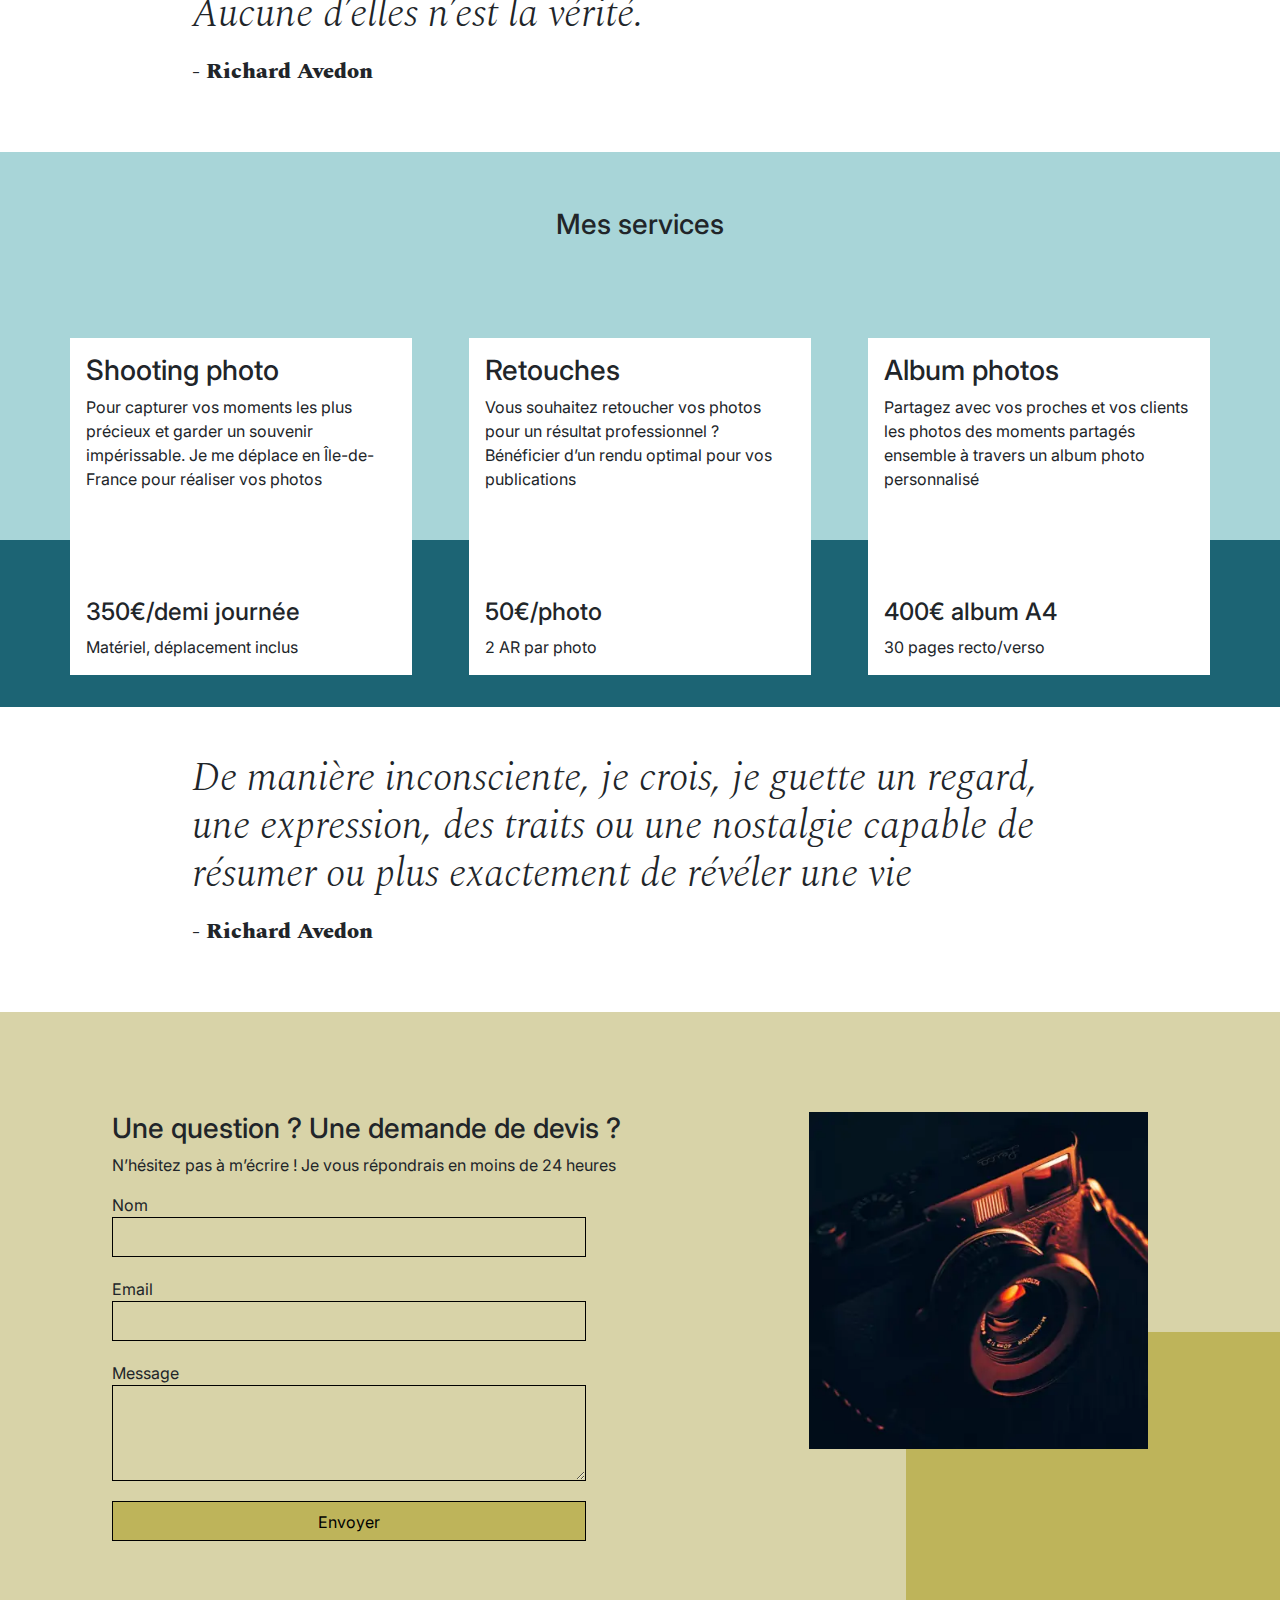
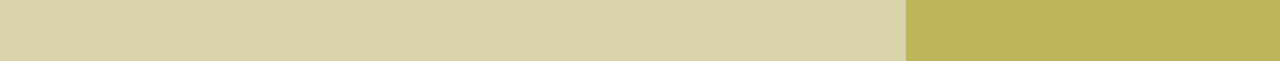
==== commit 2ef27670: "correction erreur html" ====
--- a/index.html
+++ b/index.html
@@ -11,13 +11,13 @@
         <link rel="preconnect" href="https://fonts.googleapis.com">
         <link rel="preconnect" href="https://fonts.gstatic.com" crossorigin>
         <!-- Twitter meta tags  -->
-        <meta name=”twitter:card” content="summary_large_image">
-        <meta name=”twitter:site” content="@nina Carducci">
-        <meta name=”twitter:creator” content="@nina Carducci">
+        <meta name="twitter:card" content="summary_large_image">
+        <meta name="twitter:site" content="@nina Carducci">
+        <meta name="twitter:creator content="@nina Carducci">
         <meta name="twitter:url" content="/ https://yanis81.github.io/Projet-n5_OC/">
-        <meta name=”twitter:title” content="Nina Carducci - Photographe basée à Bordeaux">
-        <meta name=”twitter:description” content="Capturer les moments les plus précieux de votre vie avec créativité et passion. Photographe professionnelle basée à Bordeaux, spécialisée dans les portraits, les mariages et les événements. Des images authentiques et intemporelles qui racontent votre histoire. Réservez votre séance photo dès maintenant !">>
-        <meta name=”twitter:image” content="https://github.com/yanis81/Projet-n5_OC/blob/main/assets/images/slider/enjoy_concert.webp">
+        <meta name="twitter:title" content="Nina Carducci - Photographe basée à Bordeaux">
+        <meta name="twitter:description" content="Capturer les moments les plus précieux de votre vie avec créativité et passion. Photographe professionnelle basée à Bordeaux, spécialisée dans les portraits, les mariages et les événements. Des images authentiques et intemporelles qui racontent votre histoire. Réservez votre séance photo dès maintenant !">
+        <meta name="twitter:image" content="https://github.com/yanis81/Projet-n5_OC/blob/main/assets/images/slider/enjoy_concert.webp">
         <meta name="twitter:image:alt" content="Plan large de jeunes gens s'amusant à un concert.">
         <!-- Open Graph (FB) meta tags -->
         <meta property="og:title" content="Nina Carducci, photographe professionnelle à Bordeaux">
@@ -116,7 +116,7 @@
                         <figcaption class="quote__author">- Richard Avedon</figcaption>
                     </figure>
                 </div>
-            </d iv>
+            </div>
             <div id="services">
                 <h2 class="title">Mes services</h2>
                 <div class="container">
@@ -174,7 +174,7 @@
                             <input type="email" name="email" id="email">
                             <label for="msg">Message</label>
                             <textarea name="message" id="msg" cols="30" rows="10"></textarea>
-                            <input type="submit" value="Envoyer"/>
+                            <input type="submit" value="Envoyer">
                         </form>
                     </div>
                     <div class="picture right">
